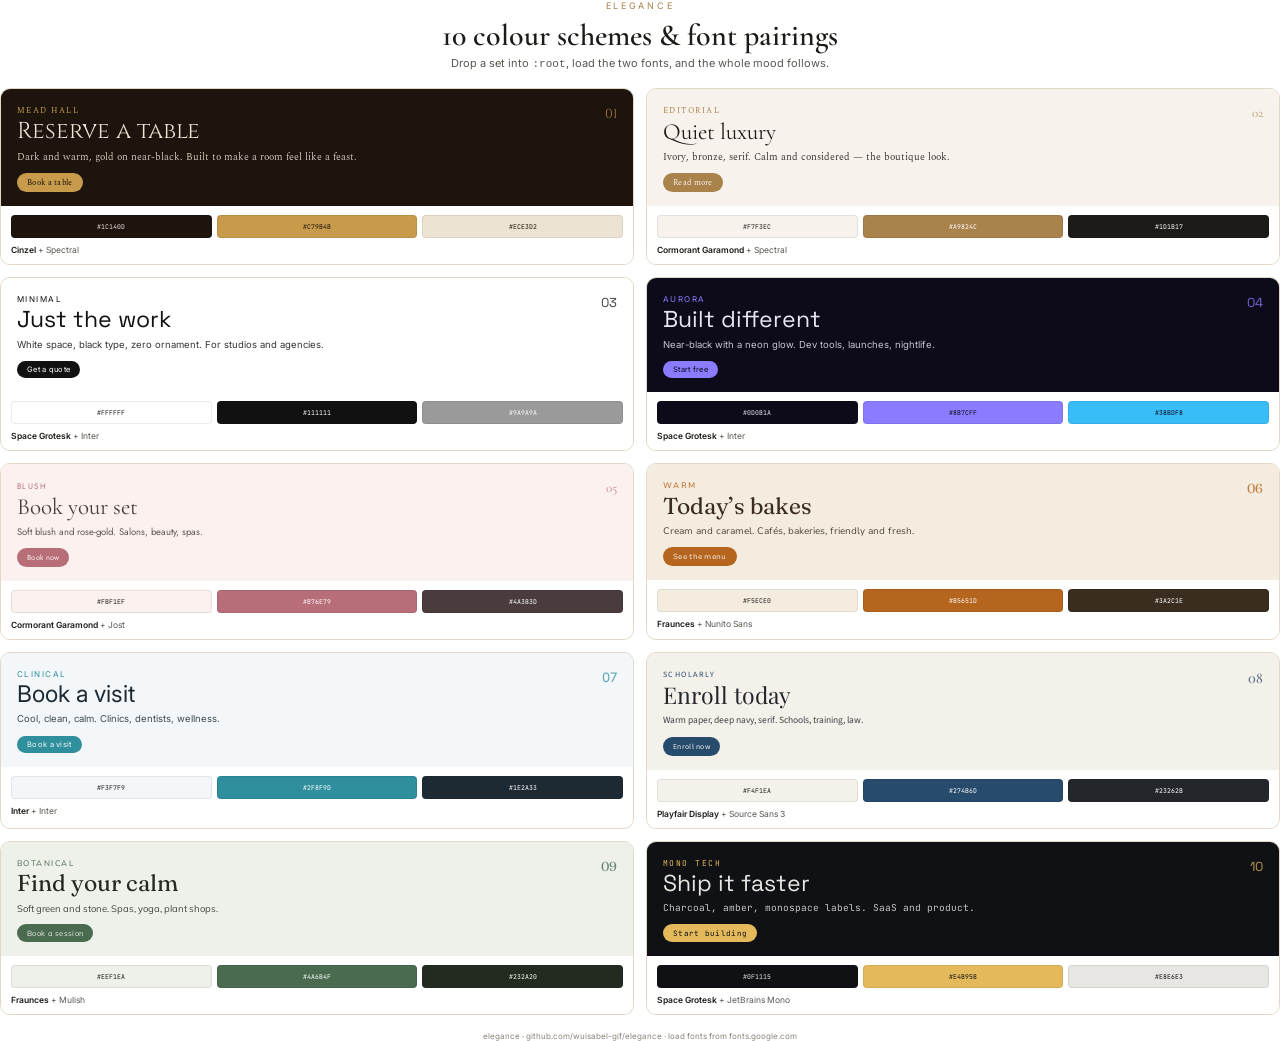
==== references/palettes.html @ a6a86c88 "Show clinic & school as theme cards; drop live samples; add 10-palette PDF to skill" ====
<!doctype html>
<html lang="en">
<head>
<meta charset="utf-8">
<title>elegance — 10 colour schemes &amp; font pairings</title>
<link rel="preconnect" href="https://fonts.googleapis.com">
<link rel="preconnect" href="https://fonts.gstatic.com" crossorigin>
<link href="https://fonts.googleapis.com/css2?family=Cinzel:wght@600;700&family=Cormorant+Garamond:wght@500;600;700&family=Fraunces:opsz,wght@9..144,500;9..144,600&family=Inter:wght@400;600;700&family=JetBrains+Mono:wght@500&family=Jost:wght@400;600&family=Mulish:wght@400;700&family=Nunito+Sans:wght@400;700&family=Playfair+Display:wght@600;700&family=Source+Sans+3:wght@400;600&family=Space+Grotesk:wght@500;700&family=Spectral:wght@400;600&display=swap" rel="stylesheet">
<style>
  @page { size: A4; margin: 14mm; }
  * { box-sizing: border-box; -webkit-print-color-adjust: exact; print-color-adjust: exact; }
  body { margin: 0; font-family: 'Inter', sans-serif; color: #1d1b17; }
  header { text-align: center; margin-bottom: 18px; }
  header .kick { text-transform: uppercase; letter-spacing: .3em; font-size: 9px; color: #a9824c; }
  header h1 { font-family: 'Cormorant Garamond', serif; font-weight: 600; font-size: 30px; margin: 6px 0 2px; }
  header p { color: #5b5650; font-size: 11px; margin: 0; }
  .grid { display: grid; grid-template-columns: 1fr 1fr; gap: 12px; }
  .card { border: 1px solid #e2d8c8; border-radius: 10px; overflow: hidden; break-inside: avoid; }
  .preview { background: var(--bg); color: var(--tx); padding: 16px 16px 14px; font-family: var(--body); }
  .preview .name { color: var(--ac); text-transform: uppercase; letter-spacing: .18em; font-size: 8px; font-family: var(--body); }
  .preview .num { float: right; color: var(--ac); font-family: var(--disp); font-size: 13px; opacity: .8; }
  .preview .head { font-family: var(--disp); font-size: 23px; line-height: 1.05; margin: 3px 0 6px; }
  .preview .body { font-family: var(--body); font-size: 9.5px; line-height: 1.5; opacity: .85; margin: 0; }
  .preview .btn { display: inline-block; margin-top: 9px; background: var(--ac); color: var(--bg); font-family: var(--body); font-size: 7.5px; padding: 4px 10px; border-radius: 99px; letter-spacing: .04em; }
  .meta { background: #fff; padding: 9px 10px; }
  .sw { display: flex; gap: 5px; }
  .sw span { flex: 1; font-family: 'JetBrains Mono', monospace; font-size: 6.5px; text-align: center; padding: 6px 2px; border-radius: 4px; border: 1px solid rgba(0,0,0,.08); }
  .fonts { margin-top: 7px; font-size: 8.5px; color: #5b5650; }
  .fonts b { color: #1d1b17; font-weight: 600; }
  footer { text-align: center; color: #8a8276; font-size: 8px; margin-top: 16px; }
</style>
</head>
<body>
  <header>
    <div class="kick">elegance</div>
    <h1>10 colour schemes &amp; font pairings</h1>
    <p>Drop a set into <code>:root</code>, load the two fonts, and the whole mood follows.</p>
  </header>
  <div class="grid">

    <div class="card" style="--bg:#1c140d;--ac:#c79b4b;--tx:#ece3d2;--disp:'Cinzel',serif;--body:'Spectral',serif">
      <div class="preview"><span class="num">01</span><div class="name">Mead Hall</div><div class="head">Reserve a table</div><p class="body">Dark and warm, gold on near-black. Built to make a room feel like a feast.</p><span class="btn">Book a table</span></div>
      <div class="meta"><div class="sw"><span style="background:#1c140d;color:#ece3d2">#1C140D</span><span style="background:#c79b4b;color:#1c140d">#C79B4B</span><span style="background:#ece3d2;color:#1c140d">#ECE3D2</span></div><div class="fonts"><b>Cinzel</b> + Spectral</div></div>
    </div>

    <div class="card" style="--bg:#f7f3ec;--ac:#a9824c;--tx:#1d1b17;--disp:'Cormorant Garamond',serif;--body:'Spectral',serif">
      <div class="preview"><span class="num">02</span><div class="name">Editorial</div><div class="head">Quiet luxury</div><p class="body">Ivory, bronze, serif. Calm and considered — the boutique look.</p><span class="btn">Read more</span></div>
      <div class="meta"><div class="sw"><span style="background:#f7f3ec">#F7F3EC</span><span style="background:#a9824c;color:#fff">#A9824C</span><span style="background:#1d1b17;color:#fff">#1D1B17</span></div><div class="fonts"><b>Cormorant Garamond</b> + Spectral</div></div>
    </div>

    <div class="card" style="--bg:#ffffff;--ac:#111111;--tx:#111111;--disp:'Space Grotesk',sans-serif;--body:'Inter',sans-serif">
      <div class="preview"><span class="num">03</span><div class="name">Minimal</div><div class="head">Just the work</div><p class="body">White space, black type, zero ornament. For studios and agencies.</p><span class="btn">Get a quote</span></div>
      <div class="meta"><div class="sw"><span style="background:#ffffff">#FFFFFF</span><span style="background:#111111;color:#fff">#111111</span><span style="background:#9a9a9a;color:#fff">#9A9A9A</span></div><div class="fonts"><b>Space Grotesk</b> + Inter</div></div>
    </div>

    <div class="card" style="--bg:#0d0b1a;--ac:#8b7cff;--tx:#e8e6f5;--disp:'Space Grotesk',sans-serif;--body:'Inter',sans-serif">
      <div class="preview"><span class="num">04</span><div class="name">Aurora</div><div class="head">Built different</div><p class="body">Near-black with a neon glow. Dev tools, launches, nightlife.</p><span class="btn">Start free</span></div>
      <div class="meta"><div class="sw"><span style="background:#0d0b1a;color:#e8e6f5">#0D0B1A</span><span style="background:#8b7cff;color:#0d0b1a">#8B7CFF</span><span style="background:#38bdf8;color:#0d0b1a">#38BDF8</span></div><div class="fonts"><b>Space Grotesk</b> + Inter</div></div>
    </div>

    <div class="card" style="--bg:#fbf1ef;--ac:#b76e79;--tx:#4a3b3d;--disp:'Cormorant Garamond',serif;--body:'Jost',sans-serif">
      <div class="preview"><span class="num">05</span><div class="name">Blush</div><div class="head">Book your set</div><p class="body">Soft blush and rose-gold. Salons, beauty, spas.</p><span class="btn">Book now</span></div>
      <div class="meta"><div class="sw"><span style="background:#fbf1ef">#FBF1EF</span><span style="background:#b76e79;color:#fff">#B76E79</span><span style="background:#4a3b3d;color:#fff">#4A3B3D</span></div><div class="fonts"><b>Cormorant Garamond</b> + Jost</div></div>
    </div>

    <div class="card" style="--bg:#f5ece0;--ac:#b5651d;--tx:#3a2c1e;--disp:'Fraunces',serif;--body:'Nunito Sans',sans-serif">
      <div class="preview"><span class="num">06</span><div class="name">Warm</div><div class="head">Today&rsquo;s bakes</div><p class="body">Cream and caramel. Cafés, bakeries, friendly and fresh.</p><span class="btn">See the menu</span></div>
      <div class="meta"><div class="sw"><span style="background:#f5ece0">#F5ECE0</span><span style="background:#b5651d;color:#fff">#B5651D</span><span style="background:#3a2c1e;color:#fff">#3A2C1E</span></div><div class="fonts"><b>Fraunces</b> + Nunito Sans</div></div>
    </div>

    <div class="card" style="--bg:#f3f7f9;--ac:#2f8f9d;--tx:#1e2a33;--disp:'Inter',sans-serif;--body:'Inter',sans-serif">
      <div class="preview"><span class="num">07</span><div class="name">Clinical</div><div class="head">Book a visit</div><p class="body">Cool, clean, calm. Clinics, dentists, wellness.</p><span class="btn">Book a visit</span></div>
      <div class="meta"><div class="sw"><span style="background:#f3f7f9">#F3F7F9</span><span style="background:#2f8f9d;color:#fff">#2F8F9D</span><span style="background:#1e2a33;color:#fff">#1E2A33</span></div><div class="fonts"><b>Inter</b> + Inter</div></div>
    </div>

    <div class="card" style="--bg:#f4f1ea;--ac:#274b6d;--tx:#23262b;--disp:'Playfair Display',serif;--body:'Source Sans 3',sans-serif">
      <div class="preview"><span class="num">08</span><div class="name">Scholarly</div><div class="head">Enroll today</div><p class="body">Warm paper, deep navy, serif. Schools, training, law.</p><span class="btn">Enroll now</span></div>
      <div class="meta"><div class="sw"><span style="background:#f4f1ea">#F4F1EA</span><span style="background:#274b6d;color:#fff">#274B6D</span><span style="background:#23262b;color:#fff">#23262B</span></div><div class="fonts"><b>Playfair Display</b> + Source Sans 3</div></div>
    </div>

    <div class="card" style="--bg:#eef1ea;--ac:#4a6b4f;--tx:#232a20;--disp:'Fraunces',serif;--body:'Mulish',sans-serif">
      <div class="preview"><span class="num">09</span><div class="name">Botanical</div><div class="head">Find your calm</div><p class="body">Soft green and stone. Spas, yoga, plant shops.</p><span class="btn">Book a session</span></div>
      <div class="meta"><div class="sw"><span style="background:#eef1ea">#EEF1EA</span><span style="background:#4a6b4f;color:#fff">#4A6B4F</span><span style="background:#232a20;color:#fff">#232A20</span></div><div class="fonts"><b>Fraunces</b> + Mulish</div></div>
    </div>

    <div class="card" style="--bg:#0f1115;--ac:#e4b95b;--tx:#e8e6e3;--disp:'Space Grotesk',sans-serif;--body:'JetBrains Mono',monospace">
      <div class="preview"><span class="num">10</span><div class="name">Mono Tech</div><div class="head">Ship it faster</div><p class="body">Charcoal, amber, monospace labels. SaaS and product.</p><span class="btn">Start building</span></div>
      <div class="meta"><div class="sw"><span style="background:#0f1115;color:#e8e6e3">#0F1115</span><span style="background:#e4b95b;color:#0f1115">#E4B95B</span><span style="background:#e8e6e3;color:#0f1115">#E8E6E3</span></div><div class="fonts"><b>Space Grotesk</b> + JetBrains Mono</div></div>
    </div>

  </div>
  <footer>elegance &middot; github.com/wuisabel-gif/elegance &middot; load fonts from fonts.google.com</footer>
</body>
</html>
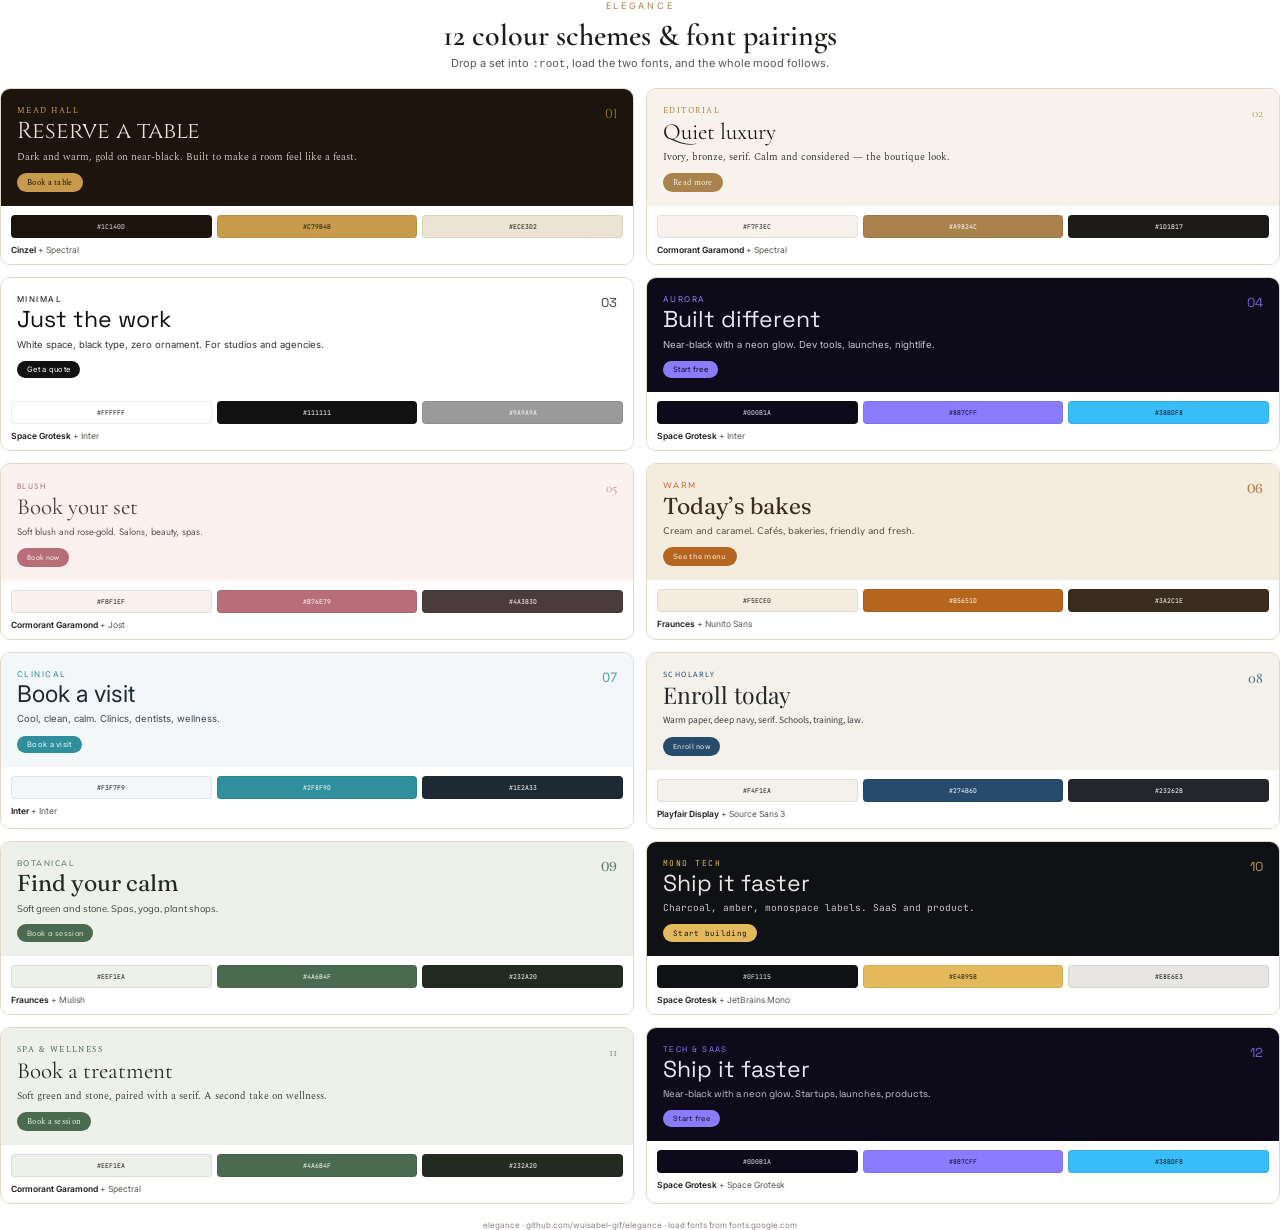
==== commit a1b1a50b: "Add Spa & Wellness and Tech & SaaS to palette PDF (now 12) and presets reference" ====
--- a/references/palettes.html
+++ b/references/palettes.html
@@ -33,7 +33,7 @@
 <body>
   <header>
     <div class="kick">elegance</div>
-    <h1>10 colour schemes &amp; font pairings</h1>
+    <h1>12 colour schemes &amp; font pairings</h1>
     <p>Drop a set into <code>:root</code>, load the two fonts, and the whole mood follows.</p>
   </header>
   <div class="grid">
@@ -88,6 +88,16 @@
       <div class="meta"><div class="sw"><span style="background:#0f1115;color:#e8e6e3">#0F1115</span><span style="background:#e4b95b;color:#0f1115">#E4B95B</span><span style="background:#e8e6e3;color:#0f1115">#E8E6E3</span></div><div class="fonts"><b>Space Grotesk</b> + JetBrains Mono</div></div>
     </div>
 
+    <div class="card" style="--bg:#eef1ea;--ac:#4a6b4f;--tx:#232a20;--disp:'Cormorant Garamond',serif;--body:'Spectral',serif">
+      <div class="preview"><span class="num">11</span><div class="name">Spa &amp; Wellness</div><div class="head">Book a treatment</div><p class="body">Soft green and stone, paired with a serif. A second take on wellness.</p><span class="btn">Book a session</span></div>
+      <div class="meta"><div class="sw"><span style="background:#eef1ea">#EEF1EA</span><span style="background:#4a6b4f;color:#fff">#4A6B4F</span><span style="background:#232a20;color:#fff">#232A20</span></div><div class="fonts"><b>Cormorant Garamond</b> + Spectral</div></div>
+    </div>
+
+    <div class="card" style="--bg:#0d0b1a;--ac:#8b7cff;--tx:#e8e6f5;--disp:'Space Grotesk',sans-serif;--body:'Space Grotesk',sans-serif">
+      <div class="preview"><span class="num">12</span><div class="name">Tech &amp; SaaS</div><div class="head">Ship it faster</div><p class="body">Near-black with a neon glow. Startups, launches, products.</p><span class="btn">Start free</span></div>
+      <div class="meta"><div class="sw"><span style="background:#0d0b1a;color:#e8e6f5">#0D0B1A</span><span style="background:#8b7cff;color:#0d0b1a">#8B7CFF</span><span style="background:#38bdf8;color:#0d0b1a">#38BDF8</span></div><div class="fonts"><b>Space Grotesk</b> + Space Grotesk</div></div>
+    </div>
+
   </div>
   <footer>elegance &middot; github.com/wuisabel-gif/elegance &middot; load fonts from fonts.google.com</footer>
 </body>
